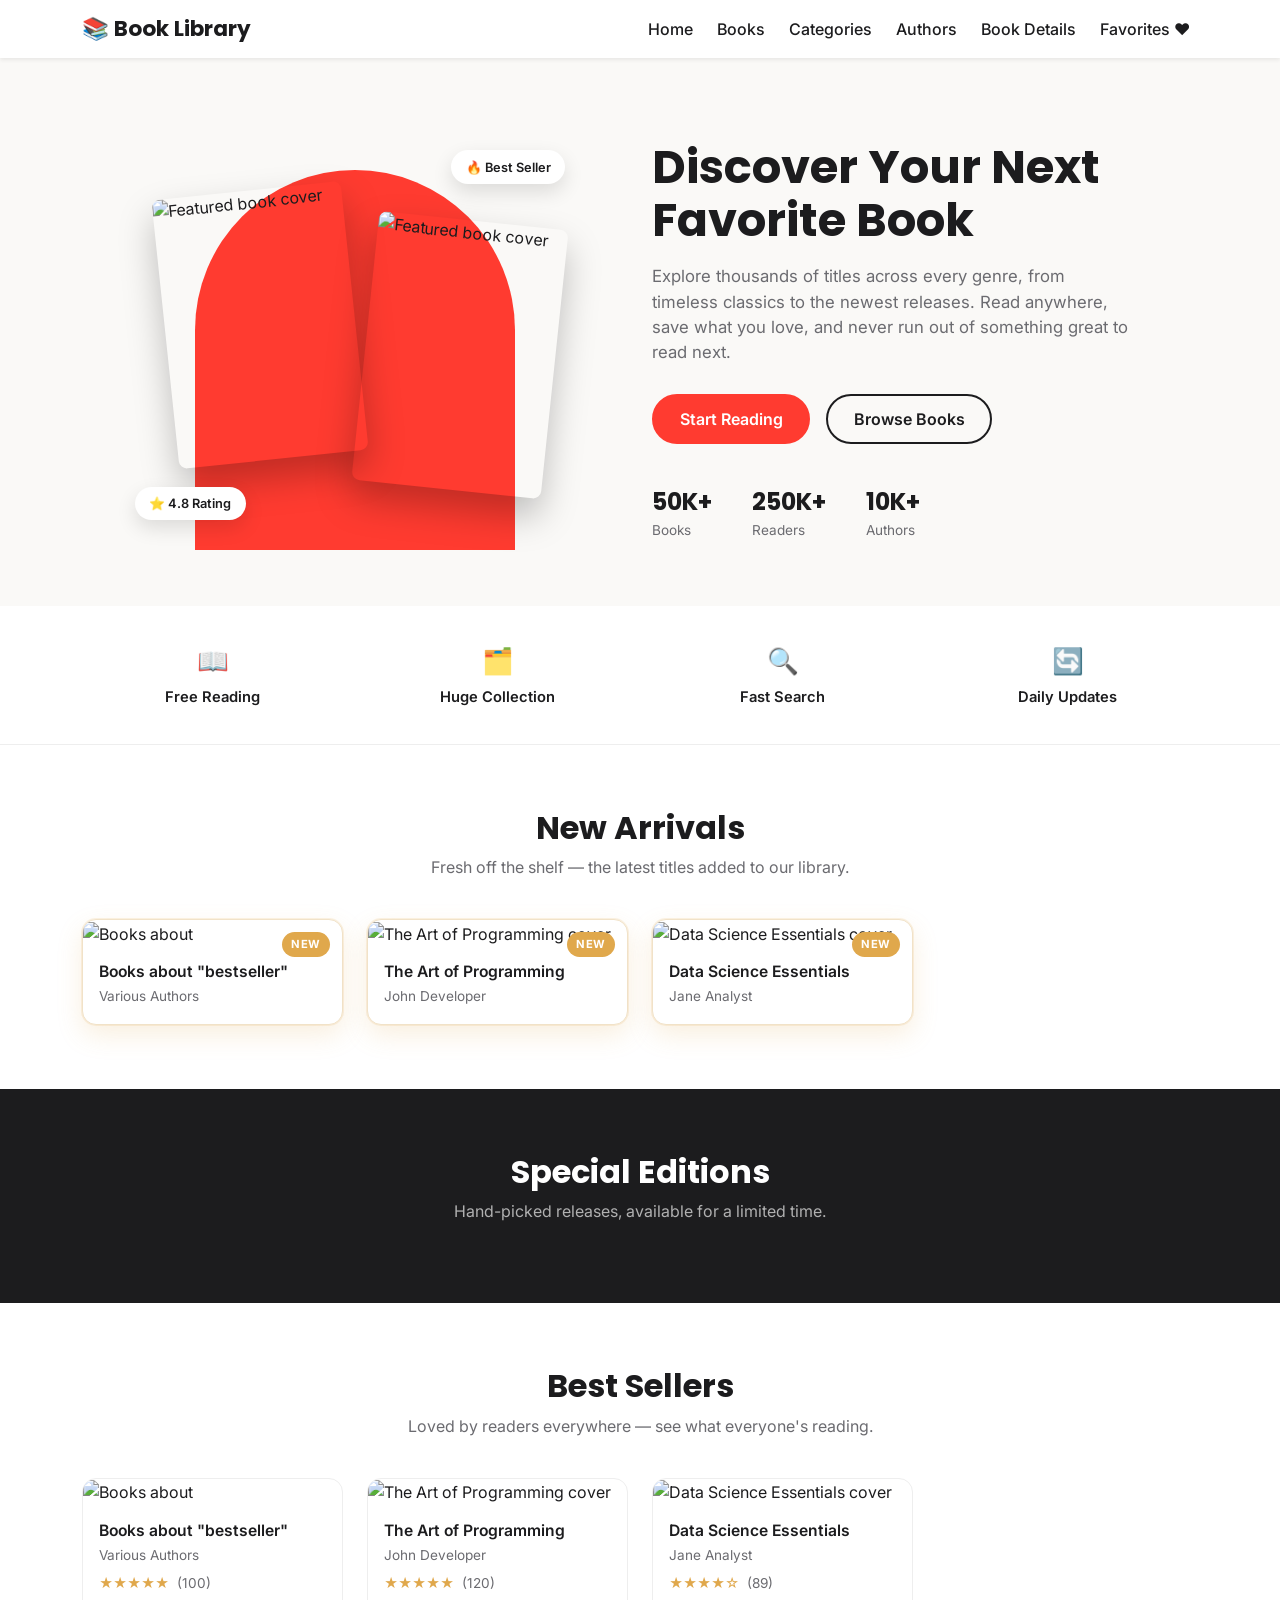
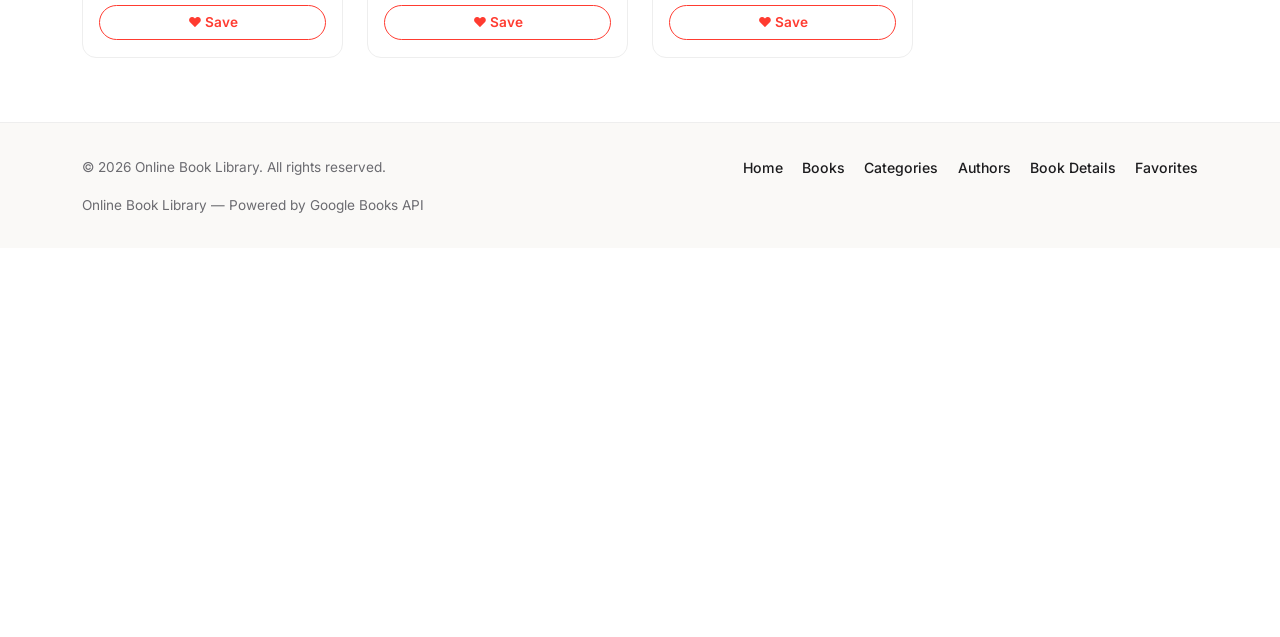
==== index.html @ 6f8902c6 "Add files via upload" ====
<!DOCTYPE html>
<html lang="en">
<head>
  <meta charset="UTF-8" />
  <meta name="viewport" content="width=device-width, initial-scale=1.0" />
  <title>Online Book Library — Home</title>

  <!-- Bootstrap 5 -->
  <link href="https://cdn.jsdelivr.net/npm/bootstrap@5.3.3/dist/css/bootstrap.min.css" rel="stylesheet" />
  <!-- Font Awesome -->
  <link rel="stylesheet" href="https://cdnjs.cloudflare.com/ajax/libs/font-awesome/6.4.0/css/all.min.css" />
  <!-- Google Fonts -->
  <link rel="preconnect" href="https://fonts.googleapis.com" />
  <link href="https://fonts.googleapis.com/css2?family=Poppins:wght@500;600;700;800&family=Inter:wght@400;500;600&display=swap" rel="stylesheet" />
  <!-- Custom CSS -->
  <link rel="stylesheet" href="./css/style.css" />
</head>
<body>

  <!-- ============ NAVBAR ============ -->
  <nav class="navbar navbar-expand-lg navbar-light bg-white sticky-top shadow-sm">
    <div class="container">
      <a class="navbar-brand fw-bold" href="./index.html">📚 Book Library</a>

      <button class="navbar-toggler" type="button" data-bs-toggle="collapse" data-bs-target="#mainNav" aria-controls="mainNav" aria-expanded="false" aria-label="Toggle navigation">
        <span class="navbar-toggler-icon"></span>
      </button>

      <div class="collapse navbar-collapse" id="mainNav">
        <ul class="navbar-nav ms-auto mb-2 mb-lg-0 gap-lg-2">
          <li class="nav-item"><a class="nav-link active" href="./index.html">Home</a></li>
          <li class="nav-item"><a class="nav-link" href="./books.html">Books</a></li>
          <li class="nav-item"><a class="nav-link" href="./categories.html">Categories</a></li>
          <li class="nav-item"><a class="nav-link" href="./authors.html">Authors</a></li>
          <li class="nav-item"><a class="nav-link" href="./book-details.html">Book Details</a></li>
          <li class="nav-item"><a class="nav-link" href="./favorites.html">Favorites ♥</a></li>
        </ul>
      </div>
    </div>
  </nav>

  <!-- ============ HERO SECTION ============ -->
  <header class="hero-section">
    <div class="container">
      <div class="row align-items-center gy-5">
        <!-- Left / Visual Column -->
        <div class="col-lg-6 order-lg-1 order-2">
          <div class="hero-visual">
            <div class="hero-arch"></div>
            <div class="hero-covers">
              <img id="coverFront" class="cover cover-front" src="" alt="Featured book cover" />
              <img id="coverBack" class="cover cover-back" src="" alt="Featured book cover" />
            </div>
            <span class="badge-floating badge-top">🔥 Best Seller</span>
            <span class="badge-floating badge-bottom">⭐ 4.8 Rating</span>
          </div>
        </div>

        <!-- Right / Text Column -->
        <div class="col-lg-6 order-lg-2 order-1">
          <h1 class="hero-title">Discover Your Next Favorite Book</h1>
          <p class="hero-text">
            Explore thousands of titles across every genre, from timeless
            classics to the newest releases. Read anywhere, save what you
            love, and never run out of something great to read next.
          </p>

          <div class="hero-actions">
            <a href="./books.html" class="btn btn-hero-primary">Start Reading</a>
            <a href="./categories.html" class="btn btn-hero-outline">Browse Books</a>
          </div>

          <div class="hero-stats">
            <div class="stat-item">
              <span class="stat-number">50K+</span>
              <span class="stat-label">Books</span>
            </div>
            <div class="stat-item">
              <span class="stat-number">250K+</span>
              <span class="stat-label">Readers</span>
            </div>
            <div class="stat-item">
              <span class="stat-number">10K+</span>
              <span class="stat-label">Authors</span>
            </div>
          </div>
        </div>
      </div>
    </div>
  </header>

  <!-- ============ FEATURE HIGHLIGHTS BAR ============ -->
  <section class="features-bar">
    <div class="container">
      <div class="row text-center gy-4">
        <div class="col-6 col-md-3">
          <div class="feature-chip">
            <span class="feature-icon">📖</span>
            <span class="feature-label">Free Reading</span>
          </div>
        </div>
        <div class="col-6 col-md-3">
          <div class="feature-chip">
            <span class="feature-icon">🗂️</span>
            <span class="feature-label">Huge Collection</span>
          </div>
        </div>
        <div class="col-6 col-md-3">
          <div class="feature-chip">
            <span class="feature-icon">🔍</span>
            <span class="feature-label">Fast Search</span>
          </div>
        </div>
        <div class="col-6 col-md-3">
          <div class="feature-chip">
            <span class="feature-icon">🔄</span>
            <span class="feature-label">Daily Updates</span>
          </div>
        </div>
      </div>
    </div>
  </section>

  <!-- ============ NEW ARRIVALS SECTION ============ -->
  <section class="section-block">
    <div class="container">
      <div class="section-heading">
        <h2>New Arrivals</h2>
        <p>Fresh off the shelf — the latest titles added to our library.</p>
      </div>
      <div class="row g-4" id="newArrivalsRow"></div>
    </div>
  </section>

  <!-- ============ PROMOTIONAL BANNER ============ -->
  <section class="promo-banner">
    <div class="container">
      <div class="section-heading promo-heading">
        <h2>Special Editions</h2>
        <p>Hand-picked releases, available for a limited time.</p>
      </div>
      <div class="row g-4" id="promoRow"></div>
    </div>
  </section>

  <!-- ============ BEST SELLERS SECTION ============ -->
  <section class="section-block">
    <div class="container">
      <div class="section-heading">
        <h2>Best Sellers</h2>
        <p>Loved by readers everywhere — see what everyone's reading.</p>
      </div>
      <div class="row g-4" id="bestSellersRow"></div>
    </div>
  </section>

  <!-- ============ FOOTER ============ -->
  <footer class="site-footer">
    <div class="container">
      <div class="footer-inner">
        <p class="footer-copy">&copy; 2026 Online Book Library. All rights reserved.</p>
        <ul class="footer-links">
          <li><a href="./index.html">Home</a></li>
          <li><a href="./books.html">Books</a></li>
          <li><a href="./categories.html">Categories</a></li>
          <li><a href="./authors.html">Authors</a></li>
          <li><a href="./book-details.html">Book Details</a></li>
          <li><a href="./favorites.html">Favorites</a></li>
        </ul>
        <p class="footer-credit">Online Book Library &mdash; Powered by Google Books API</p>
      </div>
    </div>
  </footer>

  <!-- Bootstrap Bundle JS -->
  <script src="https://cdn.jsdelivr.net/npm/bootstrap@5.3.3/dist/js/bootstrap.bundle.min.js"></script>
  <!-- Custom JS -->
   <script src="js/main.js"></script>
  <script src="js/api.js"></script>
  <script src="js/home.js"></script>
</body>
</html>
---- css/style.css ----
/* ============================================
   ROOT VARIABLES
   ============================================ */
:root {
  --primary-red: #ff3b30;
  --primary-red-dark: #d92e24;
  --dark: #1c1c1e;
  --gray-text: #6b6b70;
  --light-bg: #faf9f7;
  --gold-accent: #e0a84c;
  --card-radius: 14px;
  --font-display: 'Poppins', sans-serif;
  --font-body: 'Inter', sans-serif;
}

/* ============================================
   GLOBAL STYLES
   ============================================ */
body {
  font-family: var(--font-body);
  color: var(--dark);
  background-color: #ffffff;
  min-height: 100vh;
  display: flex;
  flex-direction: column;
}

main {
  flex: 1;
}

h1, h2, h3, .navbar-brand {
  font-family: var(--font-display);
}

a {
  text-decoration: none;
}

/* ============================================
   NAVBAR
   ============================================ */
.navbar-brand {
  font-size: 1.35rem;
  color: var(--dark) !important;
}

.navbar .nav-link {
  font-weight: 500;
  color: var(--dark);
  padding: 0.5rem 0.9rem;
  position: relative;
}

.navbar .nav-link.active,
.navbar .nav-link:hover {
  color: var(--primary-red);
}

.navbar .nav-link.active::after {
  content: "";
  position: absolute;
  left: 0.9rem;
  right: 0.9rem;
  bottom: 0.15rem;
  height: 2px;
  background-color: var(--primary-red);
  border-radius: 2px;
}

/* ============================================
   HERO SECTION
   ============================================ */
.hero-section {
  padding: 4.5rem 0 3.5rem;
  background-color: var(--light-bg);
  overflow: hidden;
  position: relative;
}

/* Books page hero with background image */
.books-hero {
  background: linear-gradient(rgba(250, 249, 247, 0.85), rgba(250, 249, 247, 0.85)),
    url('https://images.unsplash.com/photo-1507842217343-583bb7270b66?q=80&w=1200&auto=format&fit=crop') center/cover no-repeat;
}

.hero-title {
  font-size: clamp(2rem, 4vw, 2.9rem);
  font-weight: 700;
  line-height: 1.15;
  margin-bottom: 1.1rem;
}

.hero-text {
  color: var(--gray-text);
  font-size: 1.05rem;
  max-width: 480px;
  margin-bottom: 1.8rem;
}

.hero-actions {
  display: flex;
  gap: 1rem;
  flex-wrap: wrap;
  margin-bottom: 2.5rem;
}

.btn-hero-primary {
  background-color: var(--primary-red);
  border: 2px solid var(--primary-red);
  color: #fff;
  font-weight: 600;
  padding: 0.7rem 1.6rem;
  border-radius: 50px;
  transition: background-color 0.2s ease, transform 0.2s ease;
}

.btn-hero-primary:hover {
  background-color: var(--primary-red-dark);
  border-color: var(--primary-red-dark);
  color: #fff;
  transform: translateY(-2px);
}

.btn-hero-outline {
  background-color: transparent;
  border: 2px solid var(--dark);
  color: var(--dark);
  font-weight: 600;
  padding: 0.7rem 1.6rem;
  border-radius: 50px;
  transition: background-color 0.2s ease, color 0.2s ease, transform 0.2s ease;
}

.btn-hero-outline:hover {
  background-color: var(--dark);
  color: #fff;
  transform: translateY(-2px);
}

.hero-stats {
  display: flex;
  gap: 2.5rem;
  flex-wrap: wrap;
}

.stat-item {
  display: flex;
  flex-direction: column;
}

.stat-number {
  font-family: var(--font-display);
  font-size: 1.5rem;
  font-weight: 700;
  color: var(--dark);
}

.stat-label {
  font-size: 0.85rem;
  color: var(--gray-text);
}

/* ---- Hero visual (arch + covers + badges) ---- */
.hero-visual {
  position: relative;
  width: 100%;
  max-width: 420px;
  margin: 0 auto;
  height: 420px;
}

.hero-arch {
  position: absolute;
  bottom: 0;
  left: 50%;
  transform: translateX(-50%);
  width: 320px;
  height: 380px;
  background-color: var(--primary-red);
  border-radius: 200px 200px 0 0;
  z-index: 1;
}

.hero-covers {
  position: absolute;
  inset: 0;
  z-index: 2;
}

.cover {
  position: absolute;
  width: 190px;
  height: 270px;
  object-fit: cover;
  border-radius: 8px;
  box-shadow: 0 18px 36px rgba(0, 0, 0, 0.25);
  transition: opacity 1.2s ease-in-out;
}

.cover-front {
  top: 60px;
  left: 20px;
  transform: rotate(-6deg);
  z-index: 3;
}

.cover-back {
  top: 90px;
  right: 10px;
  transform: rotate(6deg);
  z-index: 2;
}

.badge-floating {
  position: absolute;
  z-index: 4;
  background-color: #fff;
  color: var(--dark);
  font-size: 0.8rem;
  font-weight: 600;
  padding: 0.45rem 0.9rem;
  border-radius: 50px;
  box-shadow: 0 8px 20px rgba(0, 0, 0, 0.12);
}

.badge-top {
  top: 20px;
  right: 0;
}

.badge-bottom {
  bottom: 30px;
  left: -10px;
}

/* ============================================
   FEATURE HIGHLIGHTS BAR
   ============================================ */
.features-bar {
  padding: 2.2rem 0;
  border-bottom: 1px solid #eee;
}

.feature-chip {
  display: flex;
  flex-direction: column;
  align-items: center;
  gap: 0.4rem;
}

.feature-icon {
  font-size: 1.6rem;
}

.feature-label {
  font-weight: 600;
  font-size: 0.92rem;
  color: var(--dark);
}

/* ============================================
   SECTION HEADING
   ============================================ */
.section-block {
  padding: 4rem 0;
}

.section-heading {
  text-align: center;
  max-width: 560px;
  margin: 0 auto 2.5rem;
}

.section-heading h2 {
  font-weight: 700;
  font-size: 2rem;
  margin-bottom: 0.5rem;
}

.section-heading p {
  color: var(--gray-text);
  margin: 0;
}

/* ============================================
   BOOK CARD
   ============================================ */
.book-card {
  background-color: #fff;
  border: 1px solid #eee;
  border-radius: var(--card-radius);
  overflow: hidden;
  height: 100%;
  transition: transform 0.2s ease, box-shadow 0.2s ease;
}

.book-card:hover {
  transform: translateY(-4px);
  box-shadow: 0 14px 30px rgba(0, 0, 0, 0.08);
}

.book-card img {
  width: 100%;
  height: 220px;
  object-fit: cover;
}

.book-card-body {
  padding: 0.9rem 1rem 1.1rem;
}

.book-card-title {
  font-weight: 600;
  font-size: 0.98rem;
  margin-bottom: 0.15rem;
  display: -webkit-box;
  -webkit-line-clamp: 1;
  -webkit-box-orient: vertical;
  overflow: hidden;
}

.book-card-author {
  color: var(--gray-text);
  font-size: 0.85rem;
  margin-bottom: 0.5rem;
}

.book-card-rating {
  color: var(--gold-accent);
  font-size: 0.85rem;
  margin-bottom: 0.7rem;
}

.book-card-rating span {
  color: var(--gray-text);
  margin-left: 0.25rem;
}

.btn-save {
  width: 100%;
  border: 1px solid var(--primary-red);
  background-color: transparent;
  color: var(--primary-red);
  font-weight: 600;
  font-size: 0.85rem;
  border-radius: 50px;
  padding: 0.4rem 0;
  transition: background-color 0.2s ease, color 0.2s ease;
}

.btn-save:hover,
.btn-save.saved {
  background-color: var(--primary-red);
  color: #fff;
}

/* ============================================
   NEW ARRIVALS
   ============================================ */
.new-arrival-card {
  position: relative;
  background-color: #fff;
  border-radius: var(--card-radius);
  overflow: hidden;
  height: 100%;
  border: 1px solid #f1e2c8;
  box-shadow: 0 0 0 1px rgba(224, 168, 76, 0.15), 0 10px 26px rgba(224, 168, 76, 0.18);
  transition: transform 0.2s ease, box-shadow 0.2s ease;
}

.new-arrival-card:hover {
  transform: translateY(-4px);
  box-shadow: 0 0 0 1px rgba(224, 168, 76, 0.3), 0 16px 34px rgba(224, 168, 76, 0.28);
}

.new-badge {
  position: absolute;
  top: 12px;
  right: 12px;
  background-color: var(--gold-accent);
  color: #fff;
  font-size: 0.7rem;
  font-weight: 700;
  letter-spacing: 0.03em;
  padding: 0.25rem 0.6rem;
  border-radius: 50px;
  z-index: 2;
}

.new-arrival-card img {
  width: 100%;
  height: 220px;
  object-fit: cover;
}

.new-arrival-body {
  padding: 0.9rem 1rem 1.1rem;
}

/* ============================================
   PROMO BANNER
   ============================================ */
.promo-banner {
  background-color: var(--dark);
  padding: 4rem 0;
}

.promo-heading h2,
.promo-heading p {
  color: #fff;
}

.promo-heading p {
  opacity: 0.65;
}

.promo-card {
  background: linear-gradient(160deg, #2a2a2d, #1c1c1e);
  border: 1px solid rgba(224, 168, 76, 0.35);
  border-radius: var(--card-radius);
  overflow: hidden;
  height: 100%;
  text-align: center;
  padding-bottom: 1.4rem;
}

.promo-card img {
  width: 100%;
  height: 240px;
  object-fit: cover;
  margin-bottom: 1rem;
}

.promo-card h5 {
  color: #fff;
  font-weight: 600;
  margin-bottom: 0.25rem;
  padding: 0 1rem;
}

.promo-card p {
  color: var(--gold-accent);
  font-size: 0.85rem;
  margin: 0;
}

/* ============================================
   CATEGORIES PAGE
   ============================================ */
.cat-hero-visual {
  height: 380px;
}

.cat-floating-badges {
  position: absolute;
  inset: 0;
  z-index: 2;
}

.cat-float-card {
  position: absolute;
  display: flex;
  flex-direction: column;
  align-items: center;
  gap: 0.25rem;
  width: 140px;
  padding: 1.2rem 1rem;
  background-color: #fff;
  border-radius: 16px;
  box-shadow: 0 16px 34px rgba(0, 0, 0, 0.14);
  transition: opacity 0.6s ease-in-out, transform 0.3s ease;
}

.cat-float-icon {
  font-size: 1.9rem;
}

.cat-float-label {
  font-family: var(--font-display);
  font-weight: 600;
  font-size: 0.95rem;
  color: var(--dark);
}

.cat-float-card-a {
  top: 30px;
  left: 30px;
  transform: rotate(-5deg);
  z-index: 3;
}

.cat-float-card-b {
  bottom: 40px;
  right: 20px;
  transform: rotate(5deg);
  z-index: 2;
}

.cat-search-bar {
  display: flex;
  align-items: center;
  gap: 0.6rem;
  background-color: #fff;
  border: 1px solid #e6e6e8;
  border-radius: 50px;
  padding: 0.65rem 1.2rem;
  max-width: 460px;
  margin-bottom: 1.8rem;
  box-shadow: 0 6px 18px rgba(0, 0, 0, 0.05);
}

.cat-search-icon {
  font-size: 0.95rem;
  color: var(--gray-text);
}

.cat-search-input {
  border: none;
  outline: none;
  flex: 1;
  font-size: 0.95rem;
  font-family: var(--font-body);
  background: transparent;
}

.cat-hero-stats {
  margin-top: 0.5rem;
}

/* Genre Cards */
.genre-card {
  position: relative;
  display: flex;
  flex-direction: column;
  align-items: center;
  justify-content: center;
  gap: 0.5rem;
  text-align: center;
  background-color: #fff;
  border: 1px solid #eee;
  border-radius: var(--card-radius);
  padding: 1.4rem 0.8rem;
  cursor: pointer;
  transition: transform 0.2s ease, box-shadow 0.2s ease, border-color 0.2s ease;
}

.genre-card:hover {
  transform: translateY(-3px);
  box-shadow: 0 12px 26px rgba(0, 0, 0, 0.08);
}

.genre-card.active {
  border-color: var(--primary-red);
  background-color: #fff5f4;
  box-shadow: 0 12px 26px rgba(255, 59, 48, 0.15);
}

.genre-card-icon {
  font-size: 1.8rem;
}

.genre-card-name {
  font-weight: 600;
  font-size: 0.9rem;
  color: var(--dark);
}

.genre-card-count {
  font-size: 0.72rem;
  color: var(--gray-text);
  background-color: var(--light-bg);
  border-radius: 50px;
  padding: 0.15rem 0.55rem;
}

.genre-card.active .genre-card-count {
  color: var(--primary-red);
  background-color: rgba(255, 59, 48, 0.1);
}

.genre-empty-state {
  text-align: center;
  color: var(--gray-text);
  padding: 2rem 0;
  width: 100%;
}

/* Category Books Section */
.category-books-section {
  background-color: var(--light-bg);
  scroll-margin-top: 80px;
}

.category-badge-tag {
  display: inline-block;
  font-size: 0.72rem;
  font-weight: 600;
  color: var(--primary-red);
  background-color: rgba(255, 59, 48, 0.08);
  border-radius: 50px;
  padding: 0.2rem 0.6rem;
  margin-bottom: 0.5rem;
}

/* Loading skeleton */
.book-card-skeleton {
  background-color: #fff;
  border: 1px solid #eee;
  border-radius: var(--card-radius);
  overflow: hidden;
  height: 100%;
}

.book-card-skeleton .skeleton-thumb {
  height: 220px;
  background: linear-gradient(90deg, #f0f0f0 25%, #f7f7f7 37%, #f0f0f0 63%);
  background-size: 400% 100%;
  animation: skeletonShine 1.4s ease infinite;
}

.book-card-skeleton .skeleton-line {
  height: 12px;
  margin: 0.9rem 1rem 0.6rem;
  border-radius: 4px;
  background: linear-gradient(90deg, #f0f0f0 25%, #f7f7f7 37%, #f0f0f0 63%);
  background-size: 400% 100%;
  animation: skeletonShine 1.4s ease infinite;
}

.book-card-skeleton .skeleton-line.short {
  width: 55%;
}

@keyframes skeletonShine {
  0% { background-position: 100% 50%; }
  100% { background-position: 0 50%; }
}

/* ============================================
   AUTHORS PAGE
   ============================================ */
.author-card {
  transition: transform 0.3s ease, box-shadow 0.3s ease;
  border-radius: 16px !important;
  background-color: #ffffff;
}

.author-card:hover {
  transform: translateY(-6px);
  box-shadow: 0 10px 20px rgba(0, 0, 0, 0.1) !important;
}

.author-img {
  width: 120px;
  height: 120px;
  object-fit: cover;
  border: 3px solid #ffc107;
}

/* ============================================
   BOOK DETAILS PAGE
   ============================================ */
#details-content img {
  max-height: 400px;
  object-fit: cover;
  box-shadow: 0 4px 10px rgba(65, 14, 14, 0.15);
}

/* ============================================
   FOOTER
   ============================================ */
.site-footer {
  background-color: var(--light-bg);
  border-top: 1px solid #eee;
  padding: 2rem 0;
  margin-top: auto;
}

.footer-inner {
  display: flex;
  flex-wrap: wrap;
  align-items: center;
  justify-content: space-between;
  gap: 1rem;
}

.footer-copy,
.footer-credit {
  color: var(--gray-text);
  font-size: 0.85rem;
  margin: 0;
}

.footer-links {
  list-style: none;
  display: flex;
  gap: 1.2rem;
  margin: 0;
  padding: 0;
}

.footer-links a {
  color: var(--dark);
  font-size: 0.88rem;
  font-weight: 500;
}

.footer-links a:hover {
  color: var(--primary-red);
}

/* ============================================
   RESPONSIVE
   ============================================ */
@media (max-width: 991.98px) {
  .hero-visual {
    height: 380px;
    max-width: 340px;
  }
  .hero-arch {
    width: 260px;
    height: 320px;
  }
  .cover {
    width: 160px;
    height: 230px;
  }
  .cover-front { top: 45px; left: 10px; }
  .cover-back { top: 70px; right: 5px; }
  .cat-hero-visual {
    height: 340px;
  }
  .cat-float-card {
    width: 120px;
    padding: 1rem 0.8rem;
  }
}

@media (max-width: 575.98px) {
  .hero-section { padding: 3rem 0 2.5rem; }
  .hero-stats { gap: 1.6rem; }
  .footer-inner { flex-direction: column; text-align: center; }
}

@media (prefers-reduced-motion: reduce) {
  .cover,
  .btn-hero-primary,
  .btn-hero-outline,
  .book-card,
  .new-arrival-card {
    transition: none !important;
  }
}
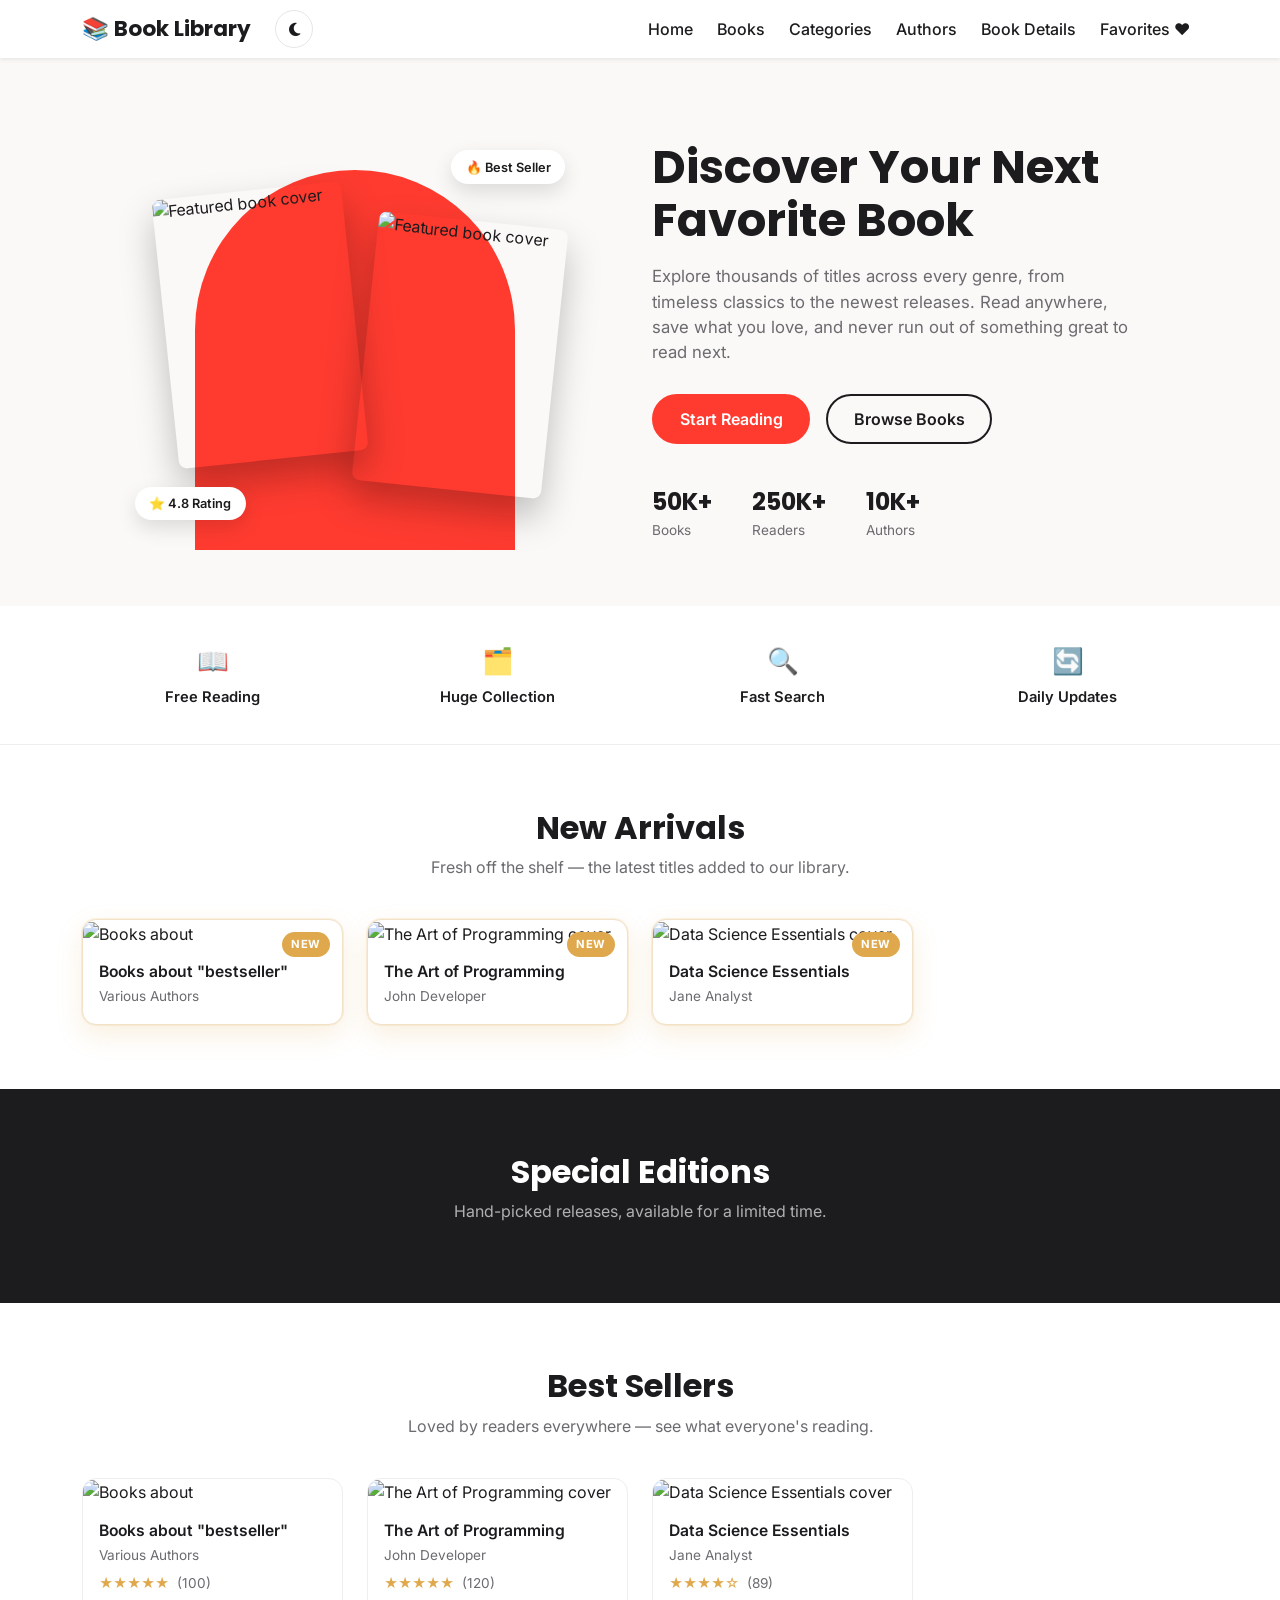
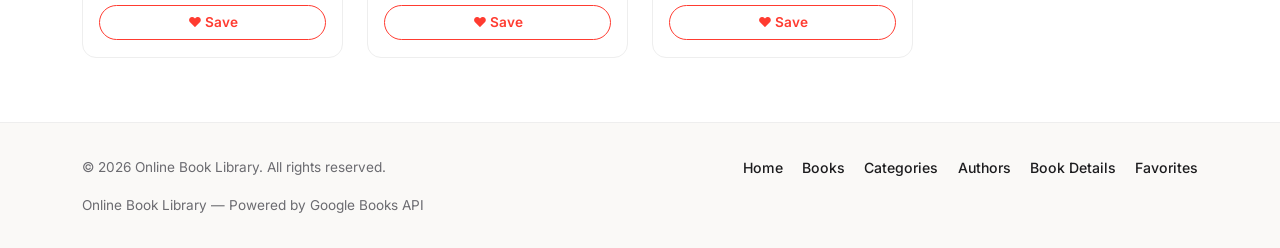
==== commit 73dcdc14: "Add files via upload" ====
--- a/index.html
+++ b/index.html
@@ -21,7 +21,9 @@
   <nav class="navbar navbar-expand-lg navbar-light bg-white sticky-top shadow-sm">
     <div class="container">
       <a class="navbar-brand fw-bold" href="./index.html">📚 Book Library</a>
-
+<button id="themeToggleBtn" class="theme-toggle-btn ms-auto ms-lg-2" type="button" title="Toggle dark mode">
+  <i class="fa-solid fa-moon"></i>
+</button>
       <button class="navbar-toggler" type="button" data-bs-toggle="collapse" data-bs-target="#mainNav" aria-controls="mainNav" aria-expanded="false" aria-label="Toggle navigation">
         <span class="navbar-toggler-icon"></span>
       </button>
--- a/css/style.css
+++ b/css/style.css
@@ -11,6 +11,82 @@
   --card-radius: 14px;
   --font-display: 'Poppins', sans-serif;
   --font-body: 'Inter', sans-serif;
+
+  /* Theme (light defaults) */
+  --page-bg: #ffffff;
+  --card-bg: #ffffff;
+  --border-color: #eeeeee;
+  --input-bg: #ffffff;
+}
+
+/* ============================================
+   DARK MODE OVERRIDES
+   ============================================ */
+[data-theme="dark"] {
+  --dark: #f2f2f3;
+  --light-bg: #202023;
+  --gray-text: #a3a3a8;
+  --page-bg: #121214;
+  --card-bg: #1c1c1f;
+  --border-color: #303034;
+  --input-bg: #1c1c1f;
+}
+
+[data-theme="dark"] body {
+  background-color: var(--page-bg);
+}
+
+[data-theme="dark"] .navbar.bg-white {
+  background-color: var(--card-bg) !important;
+}
+
+[data-theme="dark"] .form-control,
+[data-theme="dark"] .form-select {
+  background-color: var(--input-bg) !important;
+  color: var(--dark) !important;
+  border-color: var(--border-color) !important;
+}
+
+[data-theme="dark"] .form-control::placeholder {
+  color: var(--gray-text);
+}
+
+[data-theme="dark"] .text-dark {
+  color: var(--dark) !important;
+}
+
+[data-theme="dark"] .bg-light {
+  background-color: var(--card-bg) !important;
+}
+
+[data-theme="dark"] .border,
+[data-theme="dark"] .border-bottom {
+  border-color: var(--border-color) !important;
+}
+
+[data-theme="dark"] .card {
+  background-color: var(--card-bg);
+  color: var(--dark);
+  border-color: var(--border-color);
+}
+
+[data-theme="dark"] .alert-danger {
+  background-color: #3a1f1f;
+  color: #ff8a80;
+  border-color: #5c2b2b;
+}
+
+[data-theme="dark"] #details-content img {
+  background-color: var(--card-bg) !important;
+}
+
+[data-theme="dark"] .genre-card.active {
+  background-color: rgba(255, 59, 48, 0.12);
+}
+
+[data-theme="dark"] .theme-toggle-btn {
+  border-color: var(--border-color);
+  color: var(--dark);
 }
 
 /* ============================================
@@ -19,10 +95,11 @@
 body {
   font-family: var(--font-body);
   color: var(--dark);
-  background-color: #ffffff;
+  background-color: var(--page-bg);
   min-height: 100vh;
   display: flex;
   flex-direction: column;
+  transition: background-color 0.3s ease, color 0.3s ease;
 }
 
 main {
@@ -66,6 +143,27 @@
   height: 2px;
   background-color: var(--primary-red);
   border-radius: 2px;
+}
+
+.theme-toggle-btn {
+  background: none;
+  border: 1px solid #e6e6e8;
+  color: var(--dark);
+  width: 38px;
+  height: 38px;
+  border-radius: 50%;
+  display: inline-flex;
+  align-items: center;
+  justify-content: center;
+  font-size: 0.95rem;
+  cursor: pointer;
+  transition: background-color 0.2s ease, color 0.2s ease, border-color 0.2s ease, transform 0.2s ease;
+}
+
+.theme-toggle-btn:hover {
+  transform: translateY(-2px) rotate(15deg);
+  border-color: var(--primary-red);
+  color: var(--primary-red);
 }
 
 /* ============================================
@@ -287,12 +385,12 @@
    BOOK CARD
    ============================================ */
 .book-card {
-  background-color: #fff;
-  border: 1px solid #eee;
+  background-color: var(--card-bg);
+  border: 1px solid var(--border-color);
   border-radius: var(--card-radius);
   overflow: hidden;
   height: 100%;
-  transition: transform 0.2s ease, box-shadow 0.2s ease;
+  transition: transform 0.2s ease, box-shadow 0.2s ease, background-color 0.3s ease, border-color 0.3s ease;
 }
 
 .book-card:hover {
@@ -360,13 +458,13 @@
    ============================================ */
 .new-arrival-card {
   position: relative;
-  background-color: #fff;
+  background-color: var(--card-bg);
   border-radius: var(--card-radius);
   overflow: hidden;
   height: 100%;
   border: 1px solid #f1e2c8;
   box-shadow: 0 0 0 1px rgba(224, 168, 76, 0.15), 0 10px 26px rgba(224, 168, 76, 0.18);
-  transition: transform 0.2s ease, box-shadow 0.2s ease;
+  transition: transform 0.2s ease, box-shadow 0.2s ease, background-color 0.3s ease;
 }
 
 .new-arrival-card:hover {
@@ -402,7 +500,7 @@
    PROMO BANNER
    ============================================ */
 .promo-banner {
-  background-color: var(--dark);
+  background-color: #1c1c1e;
   padding: 4rem 0;
 }
 
@@ -501,13 +599,14 @@
   display: flex;
   align-items: center;
   gap: 0.6rem;
-  background-color: #fff;
-  border: 1px solid #e6e6e8;
+  background-color: var(--card-bg);
+  border: 1px solid var(--border-color);
   border-radius: 50px;
   padding: 0.65rem 1.2rem;
   max-width: 460px;
   margin-bottom: 1.8rem;
   box-shadow: 0 6px 18px rgba(0, 0, 0, 0.05);
+  transition: background-color 0.3s ease, border-color 0.3s ease;
 }
 
 .cat-search-icon {
@@ -537,12 +636,12 @@
   justify-content: center;
   gap: 0.5rem;
   text-align: center;
-  background-color: #fff;
-  border: 1px solid #eee;
+  background-color: var(--card-bg);
+  border: 1px solid var(--border-color);
   border-radius: var(--card-radius);
   padding: 1.4rem 0.8rem;
   cursor: pointer;
-  transition: transform 0.2s ease, box-shadow 0.2s ease, border-color 0.2s ease;
+  transition: transform 0.2s ease, box-shadow 0.2s ease, border-color 0.2s ease, background-color 0.3s ease;
 }
 
 .genre-card:hover {
@@ -605,8 +704,8 @@
 
 /* Loading skeleton */
 .book-card-skeleton {
-  background-color: #fff;
-  border: 1px solid #eee;
+  background-color: var(--card-bg);
+  border: 1px solid var(--border-color);
   border-radius: var(--card-radius);
   overflow: hidden;
   height: 100%;
@@ -641,9 +740,9 @@
    AUTHORS PAGE
    ============================================ */
 .author-card {
-  transition: transform 0.3s ease, box-shadow 0.3s ease;
+  transition: transform 0.3s ease, box-shadow 0.3s ease, background-color 0.3s ease;
   border-radius: 16px !important;
-  background-color: #ffffff;
+  background-color: var(--card-bg);
 }
 
 .author-card:hover {
@@ -672,9 +771,10 @@
    ============================================ */
 .site-footer {
   background-color: var(--light-bg);
-  border-top: 1px solid #eee;
+  border-top: 1px solid var(--border-color);
   padding: 2rem 0;
   margin-top: auto;
+  transition: background-color 0.3s ease, border-color 0.3s ease;
 }
 
 .footer-inner {
